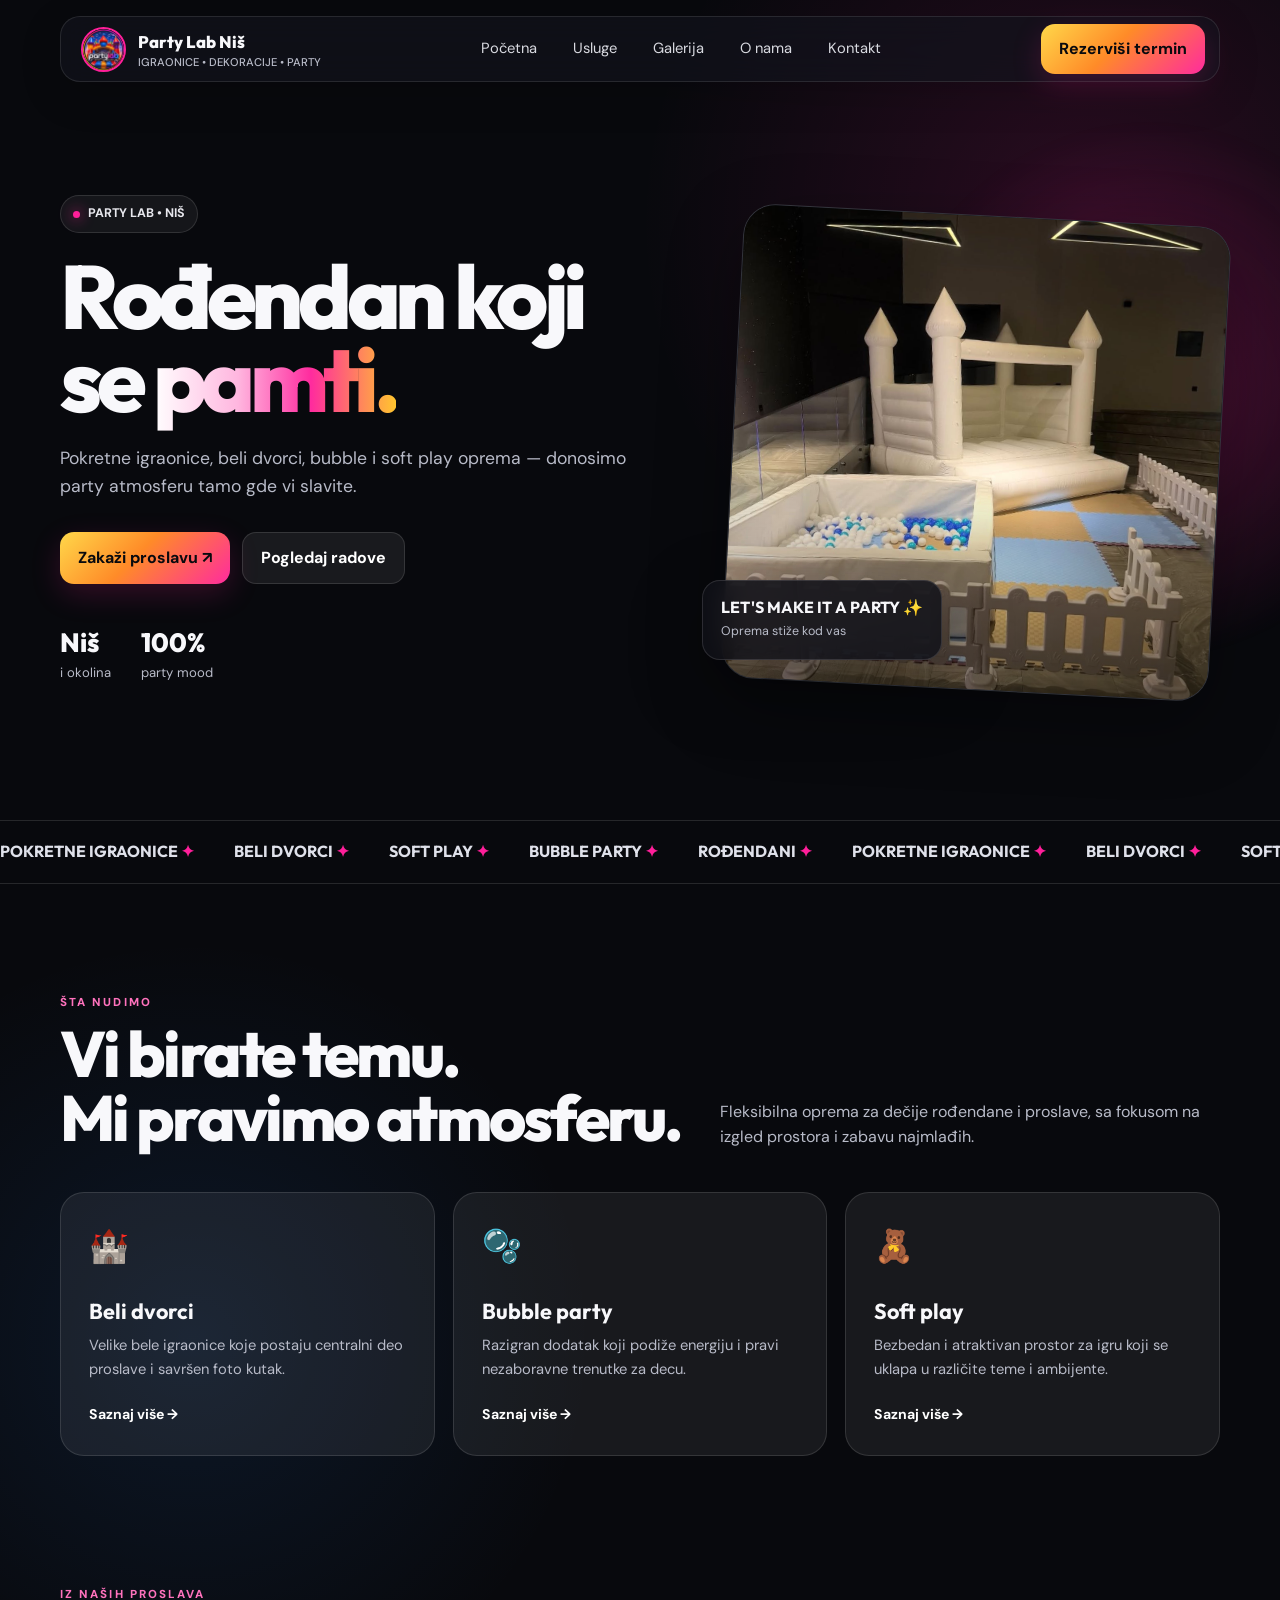
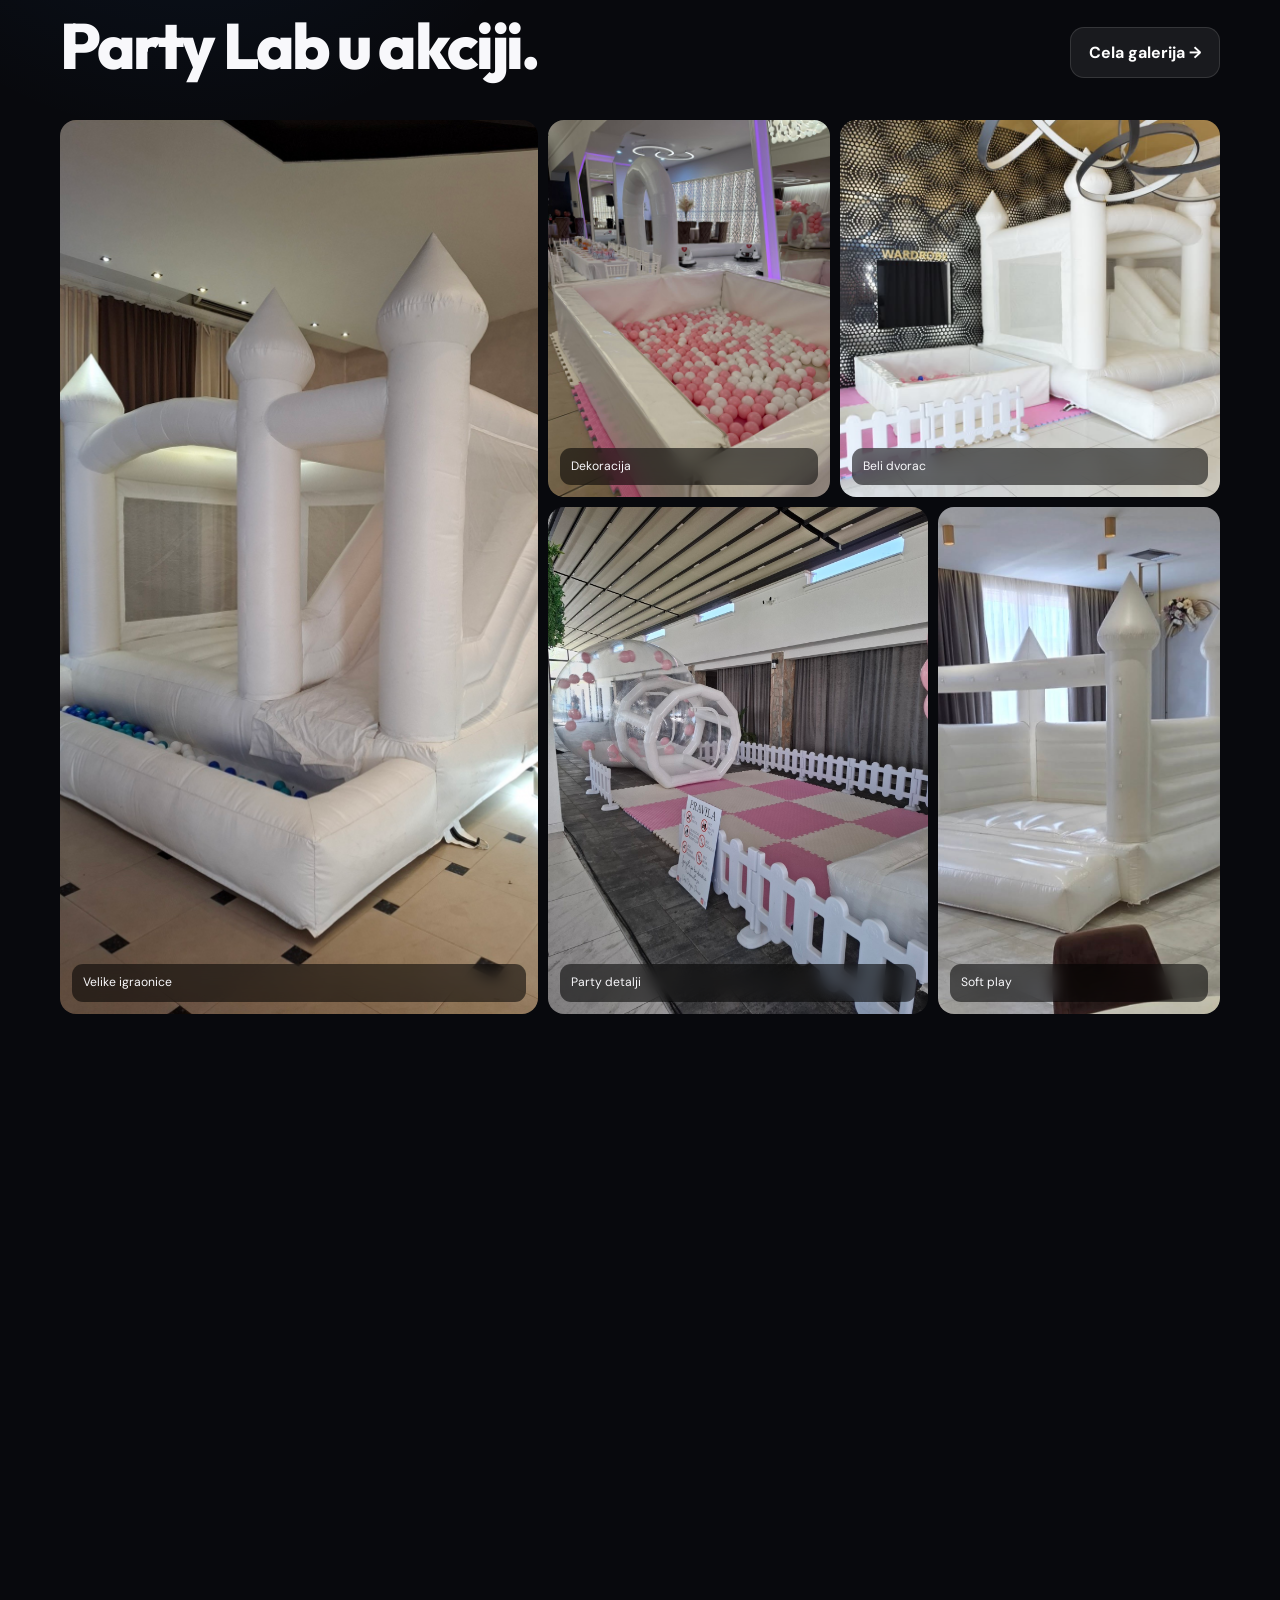
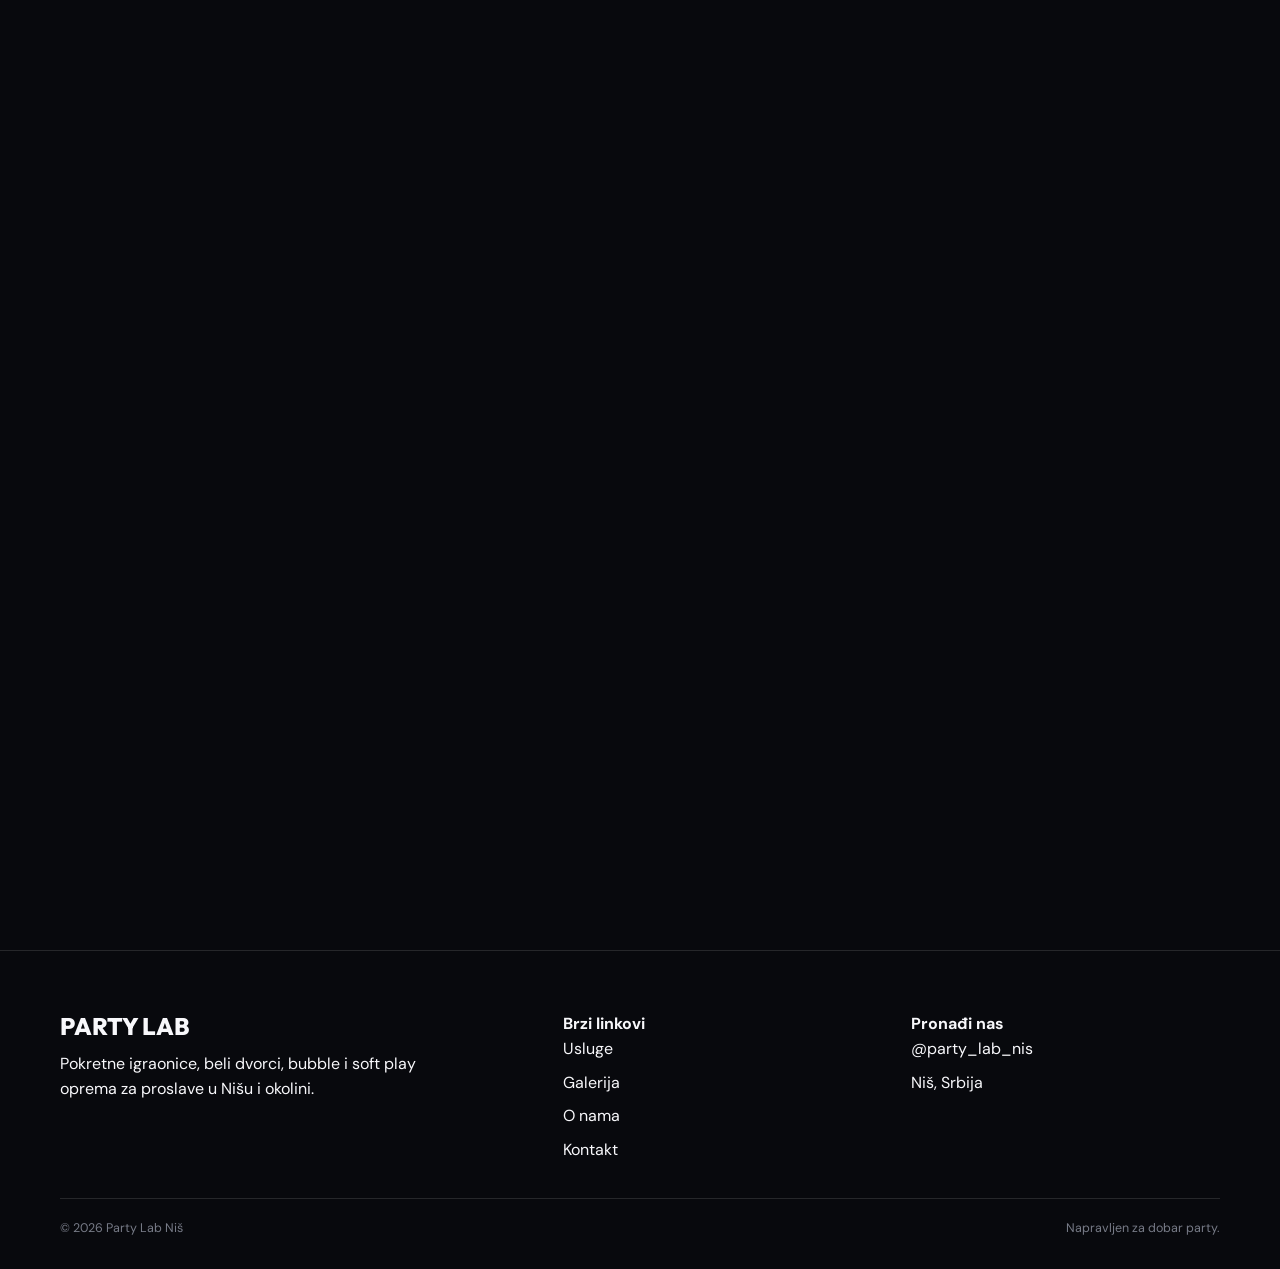
==== index.html @ 5051aa1c "Dodavanje sajta" ====
<!DOCTYPE html>
<html lang="sr">
<head>
  <meta charset="UTF-8">
  <meta name="viewport" content="width=device-width, initial-scale=1.0">
  <link rel="icon" type="image/png" href="assets/logo.jpg">
  <title>Početna | Party Lab Niš</title>
  <meta name="description" content="Party Lab Niš — pokretne igraonice, beli dvorci i soft play oprema.">
  <link rel="stylesheet" href="css/style.css">
</head>
<body>
<header class="site-header">
  <div class="container">
    <div class="nav">
      <a class="brand" href="index.html">
        <img src="assets/logo.jpg" alt="Party Lab logo">
        <div><span>Party Lab Niš</span><small>IGRAONICE • DEKORACIJE • PARTY</small></div>
      </a>
      <nav class="nav-links">
        <a href="index.html">Početna</a>
        <a href="usluge.html">Usluge</a>
        <a href="galerija.html">Galerija</a>
        <a href="o-nama.html">O nama</a>
        <a href="kontakt.html">Kontakt</a>
      </nav>
      <a class="nav-cta" href="kontakt.html">Rezerviši termin</a>
      <button class="menu-toggle" aria-label="Otvori meni">☰</button>
    </div>
  </div>
</header>
<div class="mobile-menu">
  <nav>
    <a href="index.html">Početna</a>
    <a href="usluge.html">Usluge</a>
    <a href="galerija.html">Galerija</a>
    <a href="o-nama.html">O nama</a>
    <a href="kontakt.html">Kontakt</a>
  </nav>
</div>

<main>
<section class="hero">
  <div class="container hero-grid">
    <div class="reveal">
      <div class="eyebrow"><i></i> PARTY LAB • NIŠ</div>
      <h1>Rođendan koji se <span>pamti.</span></h1>
      <p>Pokretne igraonice, beli dvorci, bubble i soft play oprema — donosimo party atmosferu tamo gde vi slavite.</p>
      <div class="hero-actions">
        <a class="btn" href="kontakt.html">Zakaži proslavu ↗</a>
        <a class="btn secondary" href="galerija.html">Pogledaj radove</a>
      </div>
      <div class="hero-stats">
        <div class="stat"><strong>Niš</strong><span>i okolina</span></div>
        <div class="stat"><strong>100%</strong><span>party mood</span></div>
      </div>
    </div>
    <div class="hero-visual reveal">
      <div class="hero-card"><img src="assets/gallery-13.jpg" alt="Party Lab igraonica"></div>
      <div class="hero-badge"><strong>LET'S MAKE IT A PARTY ✨</strong><span>Oprema stiže kod vas</span></div>
    </div>
  </div>
</section>

<div class="marquee">
  <div class="marquee-track">
    <span>POKRETNE IGRAONICE <b>✦</b></span>
    <span>BELI DVORCI <b>✦</b></span>
    <span>SOFT PLAY <b>✦</b></span>
    <span>BUBBLE PARTY <b>✦</b></span>
    <span>ROĐENDANI <b>✦</b></span>
    <span>POKRETNE IGRAONICE <b>✦</b></span>
    <span>BELI DVORCI <b>✦</b></span>
    <span>SOFT PLAY <b>✦</b></span>
  </div>
</div>

<section class="section">
  <div class="container">
    <div class="section-head reveal">
      <div><div class="kicker">Šta nudimo</div><h2>Vi birate temu.<br>Mi pravimo atmosferu.</h2></div>
      <p>Fleksibilna oprema za dečije rođendane i proslave, sa fokusom na izgled prostora i zabavu najmlađih.</p>
    </div>
    <div class="cards">
      <article class="card reveal"><div class="card-icon">🏰</div><h3>Beli dvorci</h3><p>Velike bele igraonice koje postaju centralni deo proslave i savršen foto kutak.</p><a href="usluge.html">Saznaj više →</a></article>
      <article class="card reveal"><div class="card-icon">🫧</div><h3>Bubble party</h3><p>Razigran dodatak koji podiže energiju i pravi nezaboravne trenutke za decu.</p><a href="usluge.html">Saznaj više →</a></article>
      <article class="card reveal"><div class="card-icon">🧸</div><h3>Soft play</h3><p>Bezbedan i atraktivan prostor za igru koji se uklapa u različite teme i ambijente.</p><a href="usluge.html">Saznaj više →</a></article>
    </div>
  </div>
</section>

<section class="section" style="padding-top:20px">
  <div class="container">
    <div class="section-head reveal">
      <div><div class="kicker">Iz naših proslava</div><h2>Party Lab u akciji.</h2></div>
      <a class="btn secondary" href="galerija.html">Cela galerija →</a>
    </div>
    <div class="gallery-preview">
      <div class="gallery-item reveal"><img src="assets/gallery-1.jpg" alt=""><div class="gallery-overlay">Velike igraonice</div></div>
      <div class="gallery-item reveal"><img src="assets/gallery-2.jpg" alt=""><div class="gallery-overlay">Dekoracija</div></div>
      <div class="gallery-item reveal"><img src="assets/gallery-4.jpg" alt=""><div class="gallery-overlay">Beli dvorac</div></div>
      <div class="gallery-item reveal"><img src="assets/gallery-5.jpg" alt=""><div class="gallery-overlay">Party detalji</div></div>
      <div class="gallery-item reveal"><img src="assets/gallery-8.jpg" alt=""><div class="gallery-overlay">Soft play</div></div>
    </div>
  </div>
</section>

<section class="section">
  <div class="container">
    <div class="about-grid">
      <div class="about-image reveal"><img src="assets/gallery-9.jpg" alt="Party Lab oprema"></div>
      <div class="about-copy reveal">
        <div class="kicker">Party Lab Niš</div>
        <h2>Od običnog prostora do pravog party-ja.</h2>
        <p>Naš cilj je jednostavan: da deca imaju prostor za igru, a roditelji proslavu koja izgleda odlično i ostaje u sećanju.</p>
        <div class="checks">
          <div class="check"><b>✓</b><span>Oprema dolazi na vašu lokaciju</span></div>
          <div class="check"><b>✓</b><span>Više opcija za različite tipove proslava</span></div>
          <div class="check"><b>✓</b><span>Moderan i fotogeničan izgled</span></div>
        </div>
      </div>
    </div>
  </div>
</section>

<section class="section">
  <div class="container">
    <div class="cta reveal">
      <div class="kicker">Spremni?</div>
      <h2>Hajde da sledeći rođendan napravimo posebnim.</h2>
      <p>Pošaljite nam datum i ideju za proslavu. Za najbrži dogovor možete nas kontaktirati direktno putem Instagrama.</p>
      <a class="btn" href="kontakt.html">Pošalji upit ↗</a>
    </div>
  </div>
</section>
</main>

<footer class="site-footer">
  <div class="container footer-grid">
    <div>
      <div class="footer-brand">PARTY LAB</div>
      <p style="margin-top:10px;max-width:390px">Pokretne igraonice, beli dvorci, bubble i soft play oprema za proslave u Nišu i okolini.</p>
    </div>
    <div>
      <h4>Brzi linkovi</h4>
      <div class="footer-links">
        <a href="usluge.html">Usluge</a>
        <a href="galerija.html">Galerija</a>
        <a href="o-nama.html">O nama</a>
        <a href="kontakt.html">Kontakt</a>
      </div>
    </div>
    <div>
      <h4>Pronađi nas</h4>
      <div class="footer-links">
        <a href="https://www.instagram.com/party_lab_nis/" target="_blank" rel="noopener">@party_lab_nis</a>
        <a href="kontakt.html">Niš, Srbija</a>
      </div>
    </div>
  </div>
  <div class="container footer-bottom">
    <span>© 2026 Party Lab Niš</span>
    <span>Napravljen za dobar party.</span>
  </div>
</footer>
<script src="js/main.js"></script>
</body>
</html>
---- css/style.css ----
@import url('https://fonts.googleapis.com/css2?family=DM+Sans:wght@400;500;600;700&family=Outfit:wght@500;600;700;800&display=swap');

:root{
  --bg:#08090d;
  --bg-soft:#10121a;
  --card:rgba(255,255,255,.065);
  --card-strong:rgba(255,255,255,.10);
  --text:#f8f8fb;
  --muted:#b8bbc8;
  --pink:#ff1f9a;
  --purple:#8b5cf6;
  --blue:#2f8cff;
  --yellow:#ffc52e;
  --line:rgba(255,255,255,.12);
  --shadow:0 24px 70px rgba(0,0,0,.34);
  --radius:24px;
}

*{box-sizing:border-box;margin:0;padding:0}
html{scroll-behavior:smooth}
body{
  background:
    radial-gradient(circle at 85% 5%, rgba(255,31,154,.14), transparent 28rem),
    radial-gradient(circle at 15% 30%, rgba(47,140,255,.11), transparent 25rem),
    var(--bg);
  color:var(--text);
  font-family:"DM Sans",sans-serif;
  line-height:1.6;
}
body.menu-open{overflow:hidden}
a{color:inherit;text-decoration:none}
img{display:block;max-width:100%}
button,input,textarea{font:inherit}
.container{width:min(1160px,calc(100% - 40px));margin:auto}

.site-header{
  position:fixed;z-index:1000;top:0;left:0;right:0;
  padding:16px 0;
  transition:.3s ease;
}
.site-header.scrolled{
  background:rgba(8,9,13,.78);
  backdrop-filter:blur(18px);
  border-bottom:1px solid var(--line);
}
.nav{
  height:66px;padding:0 14px 0 20px;
  display:flex;align-items:center;justify-content:space-between;
  border:1px solid rgba(255,255,255,.10);
  background:rgba(18,20,29,.68);
  backdrop-filter:blur(18px);
  border-radius:20px;
  box-shadow:0 12px 40px rgba(0,0,0,.18);
}
.brand{display:flex;align-items:center;gap:12px;font-family:Outfit,sans-serif;font-weight:800}
.brand img{width:45px;height:45px;border-radius:50%;object-fit:cover;border:2px solid var(--pink)}
.brand span{font-size:1.05rem}
.brand small{display:block;color:var(--muted);font:500 .7rem "DM Sans",sans-serif}
.nav-links{display:flex;gap:8px;align-items:center}
.nav-links a{
  padding:10px 14px;border-radius:12px;color:#d9dae1;font-size:.92rem;
  transition:.25s;
}
.nav-links a:hover,.nav-links a.active{background:rgba(255,255,255,.08);color:white}
.nav-cta,.btn{
  display:inline-flex;align-items:center;justify-content:center;gap:9px;
  border:0;border-radius:14px;padding:12px 18px;font-weight:700;cursor:pointer;
  color:#090a0e;background:linear-gradient(135deg,#ffd84a,#ff8b28 45%,#ff2b9e);
  box-shadow:0 10px 30px rgba(255,31,154,.18);
  transition:transform .2s,box-shadow .2s;
}
.nav-cta:hover,.btn:hover{transform:translateY(-2px);box-shadow:0 15px 38px rgba(255,31,154,.28)}
.menu-toggle{display:none;background:none;border:0;color:white;font-size:1.8rem;cursor:pointer}

.hero{
  min-height:820px;display:flex;align-items:center;position:relative;overflow:hidden;
  padding:150px 0 90px;
}
.hero:before{
  content:"";position:absolute;width:580px;height:580px;right:-160px;top:100px;
  background:radial-gradient(circle,rgba(255,31,154,.22),transparent 65%);
  filter:blur(8px);pointer-events:none;
}
.hero-grid{display:grid;grid-template-columns:1.05fr .95fr;gap:70px;align-items:center}
.eyebrow{
  display:inline-flex;gap:8px;align-items:center;padding:8px 12px;border:1px solid var(--line);
  background:rgba(255,255,255,.055);border-radius:999px;color:#e8e8ee;font-size:.78rem;font-weight:700;
}
.eyebrow i{width:7px;height:7px;border-radius:50%;background:var(--pink);box-shadow:0 0 14px var(--pink)}
.hero h1{
  margin-top:22px;font:800 clamp(3.2rem,7vw,6.5rem)/.92 Outfit,sans-serif;
  letter-spacing:-.06em;
}
.hero h1 span{
  background:linear-gradient(90deg,#fff 0%,#ffb6df 35%,#ff2b9e 65%,#ffc52e 100%);
  -webkit-background-clip:text;background-clip:text;color:transparent;
}
.hero p{margin-top:24px;color:var(--muted);max-width:620px;font-size:1.1rem}
.hero-actions{display:flex;gap:12px;flex-wrap:wrap;margin-top:32px}
.btn.secondary{
  background:rgba(255,255,255,.07);color:white;border:1px solid var(--line);box-shadow:none;
}
.hero-stats{display:flex;gap:30px;margin-top:42px}
.stat strong{display:block;font:800 1.65rem Outfit,sans-serif}
.stat span{color:var(--muted);font-size:.82rem}

.hero-visual{position:relative;min-height:500px}
.hero-card{
  position:absolute;inset:25px 0 0 30px;border-radius:32px;overflow:hidden;
  background:#11131b;border:1px solid rgba(255,255,255,.14);box-shadow:var(--shadow);
  transform:rotate(3deg);
}
.hero-card img{width:100%;height:100%;object-fit:cover}
.hero-card:after{content:"";position:absolute;inset:0;background:linear-gradient(180deg,transparent 55%,rgba(0,0,0,.45))}
.hero-badge{
  position:absolute;z-index:2;left:0;bottom:30px;background:rgba(15,16,23,.84);
  backdrop-filter:blur(15px);border:1px solid var(--line);padding:16px 18px;border-radius:18px;
  box-shadow:var(--shadow)
}
.hero-badge strong{display:block;font:700 1rem Outfit,sans-serif}
.hero-badge span{color:var(--muted);font-size:.78rem}

.section{padding:110px 0}
.section-head{display:flex;justify-content:space-between;align-items:end;gap:30px;margin-bottom:42px}
.section-head h2{font:800 clamp(2.2rem,5vw,4rem)/1 Outfit,sans-serif;letter-spacing:-.045em}
.section-head p{max-width:500px;color:var(--muted)}
.kicker{color:#ff72bd;text-transform:uppercase;letter-spacing:.18em;font-size:.72rem;font-weight:800;margin-bottom:10px}

.cards{display:grid;grid-template-columns:repeat(3,1fr);gap:18px}
.card{
  padding:28px;border:1px solid var(--line);background:var(--card);border-radius:var(--radius);
  transition:.3s;position:relative;overflow:hidden;
}
.card:hover{transform:translateY(-6px);background:var(--card-strong);border-color:rgba(255,255,255,.18)}
.card-icon{font-size:2rem;margin-bottom:25px}
.card h3{font:700 1.35rem Outfit,sans-serif;margin-bottom:9px}
.card p{color:var(--muted);font-size:.92rem}
.card a{display:inline-block;margin-top:22px;color:#fff;font-weight:700;font-size:.88rem}

.marquee{
  border-top:1px solid var(--line);border-bottom:1px solid var(--line);overflow:hidden;
  padding:18px 0;white-space:nowrap;
}
.marquee-track{display:inline-flex;gap:40px;animation:marquee 22s linear infinite}
.marquee span{font:700 1rem Outfit,sans-serif;color:#dfe1ea}
.marquee b{color:var(--pink)}
@keyframes marquee{to{transform:translateX(-50%)}}

.gallery-preview{display:grid;grid-template-columns:repeat(12,1fr);gap:10px}
.gallery-preview .gallery-item{position:relative;overflow:hidden;border-radius:16px;min-height:190px}
.gallery-item:nth-child(1){grid-column:span 5;grid-row:span 2}
.gallery-item:nth-child(2){grid-column:span 3}
.gallery-item:nth-child(3){grid-column:span 4}
.gallery-item:nth-child(4){grid-column:span 4}
.gallery-item:nth-child(5){grid-column:span 3}
.gallery-preview img{width:100%;height:100%;object-fit:cover;transition:.5s}
.gallery-item:hover img{transform:scale(1.07)}
.gallery-overlay{position:absolute;inset:auto 12px 12px 12px;padding:9px 11px;border-radius:11px;background:rgba(0,0,0,.55);backdrop-filter:blur(8px);font-size:.76rem}

.about-grid{display:grid;grid-template-columns:.9fr 1.1fr;gap:50px;align-items:center}
.about-image{border-radius:28px;overflow:hidden;border:1px solid var(--line);box-shadow:var(--shadow)}
.about-copy h2{font:800 clamp(2.4rem,5vw,4.5rem)/.98 Outfit,sans-serif;letter-spacing:-.05em}
.about-copy p{margin-top:20px;color:var(--muted)}
.checks{display:grid;gap:12px;margin-top:26px}
.check{display:flex;gap:11px;align-items:center}
.check b{width:24px;height:24px;border-radius:50%;display:grid;place-items:center;background:rgba(255,31,154,.15);color:#ff72bd;font-size:.8rem}

.cta{
  border:1px solid rgba(255,255,255,.14);border-radius:32px;padding:60px;
  background:
    radial-gradient(circle at 15% 20%,rgba(47,140,255,.24),transparent 25%),
    radial-gradient(circle at 85% 80%,rgba(255,31,154,.25),transparent 30%),
    rgba(255,255,255,.055);
}
.cta h2{font:800 clamp(2.3rem,5vw,4.5rem)/.95 Outfit,sans-serif;max-width:800px;letter-spacing:-.05em}
.cta p{color:var(--muted);max-width:650px;margin:20px 0 28px}

.page-hero{padding:170px 0 80px}
.page-hero h1{font:800 clamp(3rem,7vw,6rem)/.92 Outfit,sans-serif;letter-spacing:-.06em}
.page-hero p{max-width:650px;color:var(--muted);font-size:1.05rem;margin-top:22px}

.service-grid{display:grid;grid-template-columns:repeat(2,1fr);gap:18px}
.service-card{padding:34px;border:1px solid var(--line);background:var(--card);border-radius:24px}
.service-card h3{font:700 1.6rem Outfit,sans-serif}
.service-card p{color:var(--muted);margin-top:10px}
.service-card ul{list-style:none;margin-top:20px;display:grid;gap:9px;color:#ddd}
.service-card li:before{content:"✦";color:var(--pink);margin-right:9px}

.full-gallery{display:grid;grid-template-columns:repeat(3,1fr);gap:12px}
.full-gallery .gallery-item{height:360px;border-radius:18px;overflow:hidden;cursor:pointer}
.full-gallery img{width:100%;height:100%;object-fit:cover;transition:.45s}
.full-gallery .gallery-item:hover img{transform:scale(1.05)}

.filters{display:flex;gap:8px;flex-wrap:wrap;margin-bottom:24px}
.filter{border:1px solid var(--line);background:rgba(255,255,255,.05);color:#ddd;padding:9px 14px;border-radius:999px;cursor:pointer}
.filter.active{background:white;color:#090a0e}

.contact-grid{display:grid;grid-template-columns:1fr 1fr;gap:20px}
.contact-info,.contact-form{padding:30px;border:1px solid var(--line);background:var(--card);border-radius:24px}
.contact-info h3,.contact-form h3{font:700 1.5rem Outfit,sans-serif}
.contact-list{display:grid;gap:18px;margin-top:26px}
.contact-list div{padding-bottom:18px;border-bottom:1px solid var(--line)}
.contact-list span{display:block;color:var(--muted);font-size:.78rem;margin-bottom:4px}
.contact-list a{font-weight:700}
.form-grid{display:grid;grid-template-columns:1fr 1fr;gap:12px;margin-top:22px}
.field{display:grid;gap:7px}
.field.full{grid-column:1/-1}
.field label{font-size:.8rem;color:#c9cbd3}
.field input,.field textarea{
  width:100%;border:1px solid var(--line);background:rgba(0,0,0,.18);color:white;
  border-radius:13px;padding:13px 14px;outline:none;
}
.field textarea{min-height:150px;resize:vertical}
.field input:focus,.field textarea:focus{border-color:rgba(255,31,154,.6)}
.form-message{margin-top:12px;color:#ff8bca;font-size:.85rem;min-height:22px}

.site-footer{padding:60px 0 30px;border-top:1px solid var(--line);margin-top:80px}
.footer-grid{display:grid;grid-template-columns:1.5fr 1fr 1fr;gap:40px}
.footer-brand{font:800 1.5rem Outfit,sans-serif}
.footer p,.footer a{color:var(--muted);font-size:.9rem}
.footer h4{margin-bottom:13px}
.footer-links{display:grid;gap:8px}
.footer-bottom{border-top:1px solid var(--line);margin-top:35px;padding-top:20px;color:#777b87;font-size:.78rem;display:flex;justify-content:space-between;gap:15px}

.lightbox{position:fixed;inset:0;background:rgba(0,0,0,.9);z-index:2000;display:none;align-items:center;justify-content:center;padding:30px}
.lightbox.open{display:flex}
.lightbox img{max-height:88vh;max-width:min(100%,1100px);object-fit:contain;border-radius:14px}
.lightbox-close{position:absolute;right:24px;top:18px;background:none;border:0;color:white;font-size:2.3rem;cursor:pointer}

.reveal{opacity:0;transform:translateY(24px);transition:.7s ease}
.reveal.visible{opacity:1;transform:none}

@media(max-width:900px){
  .nav-links,.nav-cta{display:none}
  .menu-toggle{display:block}
  .hero{min-height:auto;padding-top:135px}
  .hero-grid,.about-grid,.contact-grid{grid-template-columns:1fr}
  .hero-visual{min-height:430px}
  .cards,.service-grid{grid-template-columns:1fr 1fr}
  .full-gallery{grid-template-columns:1fr 1fr}
  .footer-grid{grid-template-columns:1fr 1fr}
}
@media(max-width:620px){
  .container{width:min(100% - 28px,1160px)}
  .nav{height:60px}
  .brand img{width:40px;height:40px}
  .brand span{font-size:.94rem}
  .hero h1{font-size:3.25rem}
  .hero p{font-size:1rem}
  .hero-visual{min-height:330px}
  .hero-card{inset:15px 0 0 10px}
  .hero-badge{bottom:8px;left:0}
  .hero-stats{gap:18px}
  .section{padding:75px 0}
  .section-head{display:block}
  .section-head p{margin-top:15px}
  .cards,.service-grid,.full-gallery{grid-template-columns:1fr}
  .gallery-preview{display:grid;grid-template-columns:1fr 1fr}
  .gallery-preview .gallery-item{grid-column:auto!important;grid-row:auto!important;min-height:180px}
  .gallery-preview .gallery-item:first-child{grid-column:1/-1!important;min-height:280px}
  .cta{padding:34px 24px}
  .form-grid{grid-template-columns:1fr}
  .field.full{grid-column:auto}
  .footer-grid{grid-template-columns:1fr}
  .footer-bottom{display:block}
  .footer-bottom span{display:block;margin-top:7px}
}

.mobile-menu{
  position:fixed;inset:0;background:rgba(7,8,12,.97);z-index:900;
  display:flex;align-items:center;justify-content:center;opacity:0;pointer-events:none;transition:.3s
}
.mobile-menu.open{opacity:1;pointer-events:auto}
.mobile-menu nav{display:grid;text-align:center;gap:16px}
.mobile-menu a{font:700 2rem Outfit,sans-serif}
.mobile-menu a:hover{color:#ff5db3}
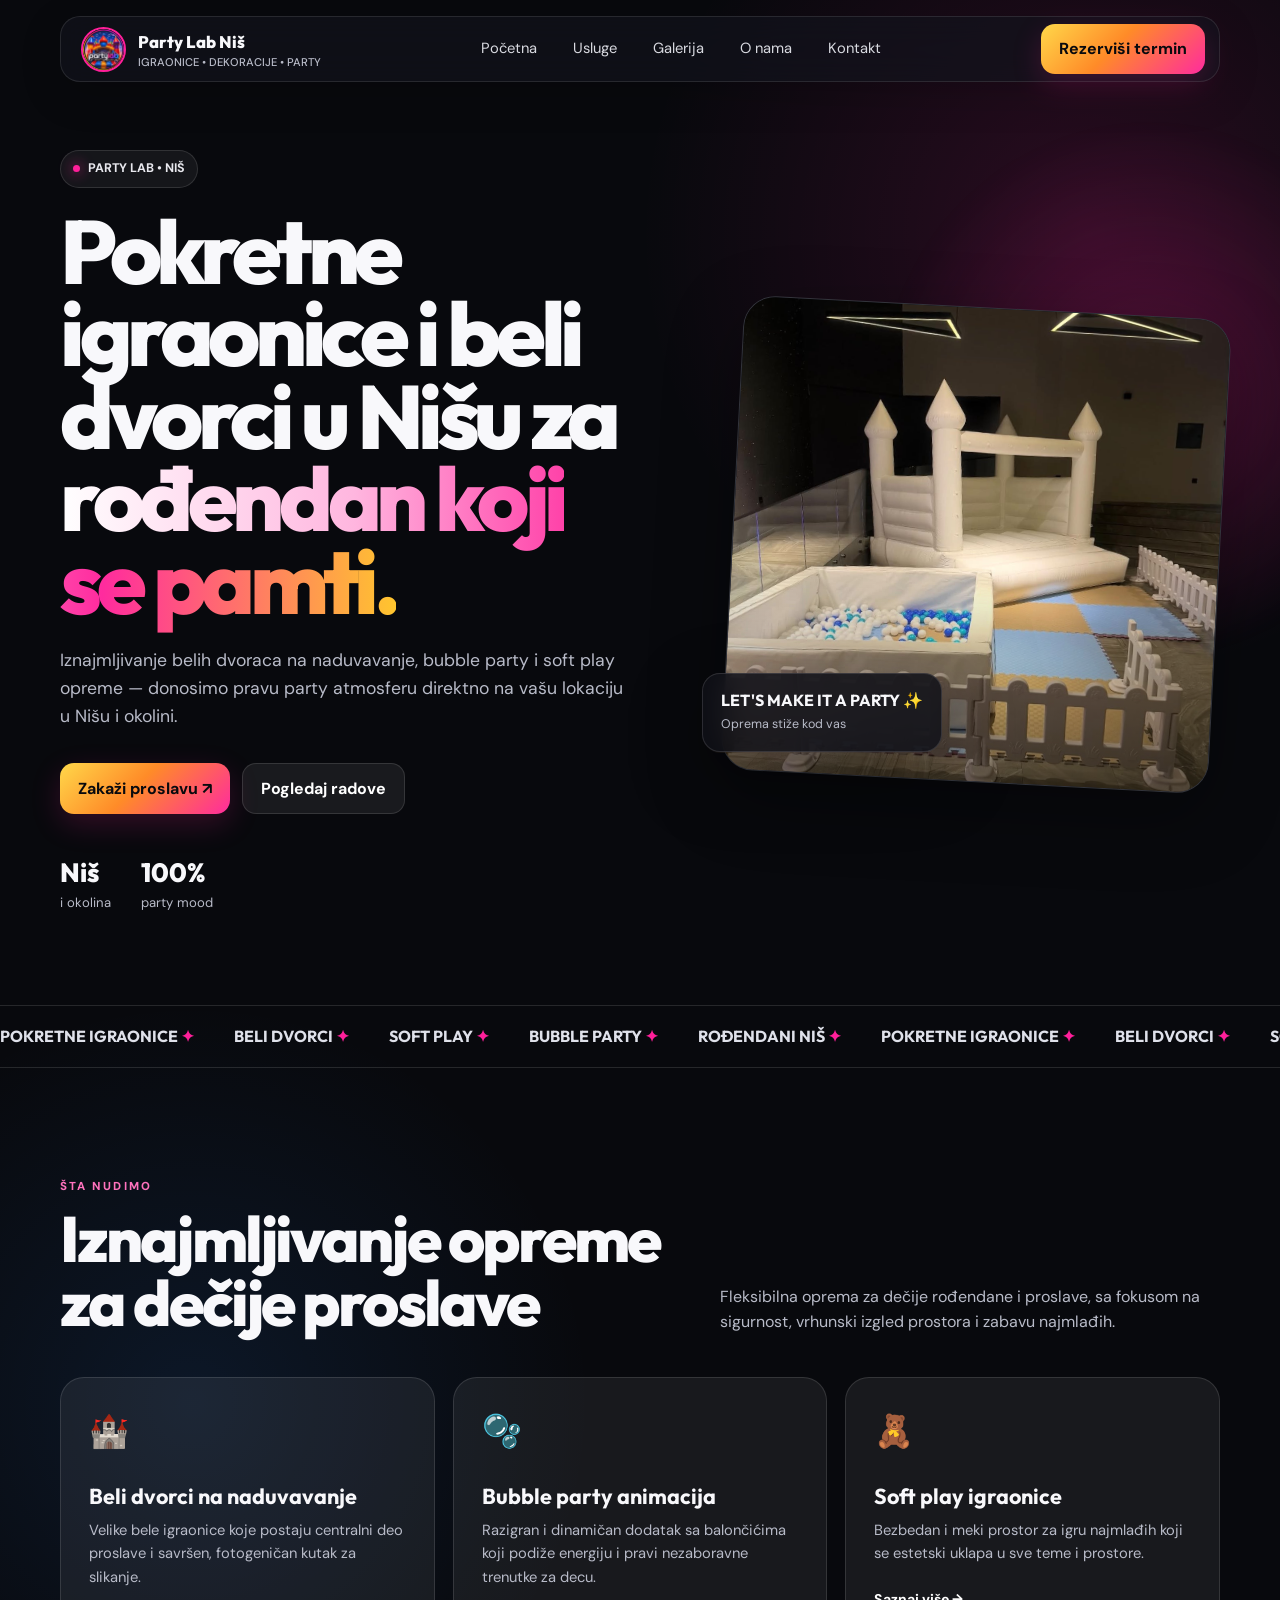
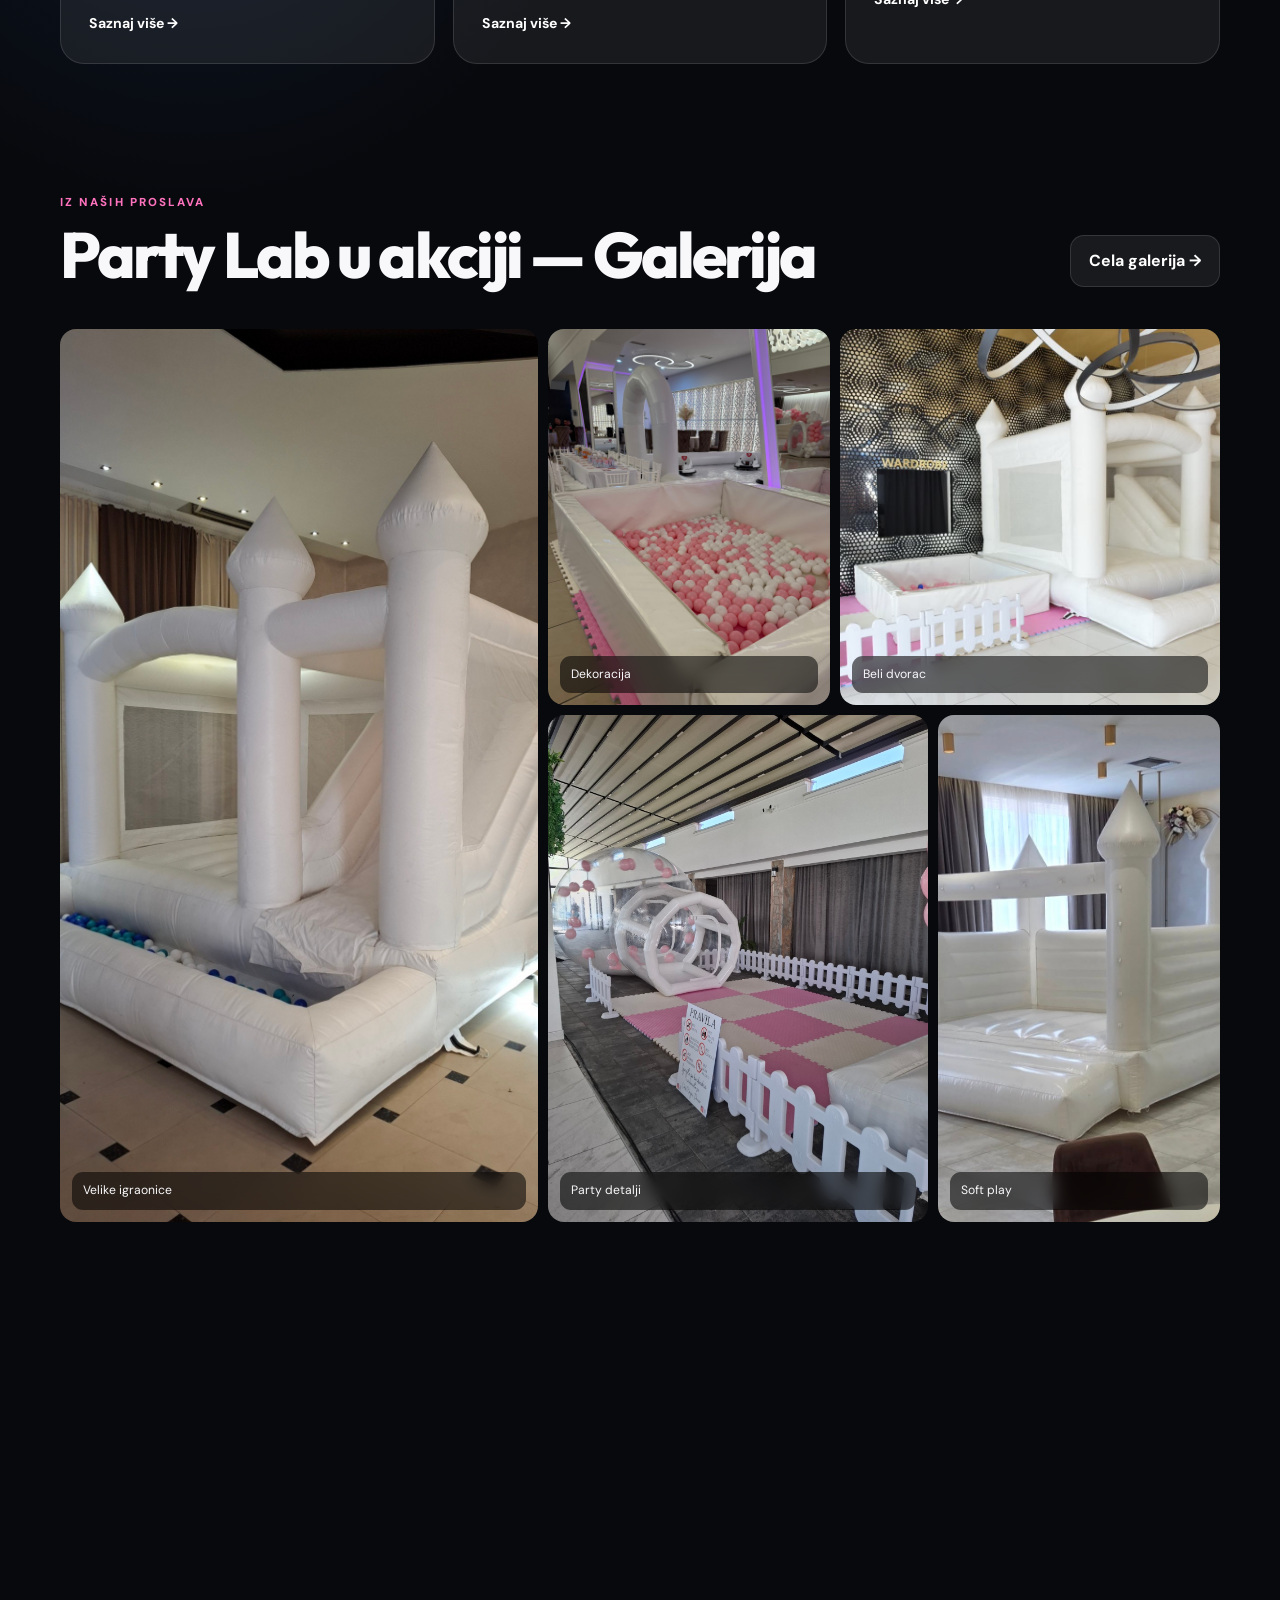
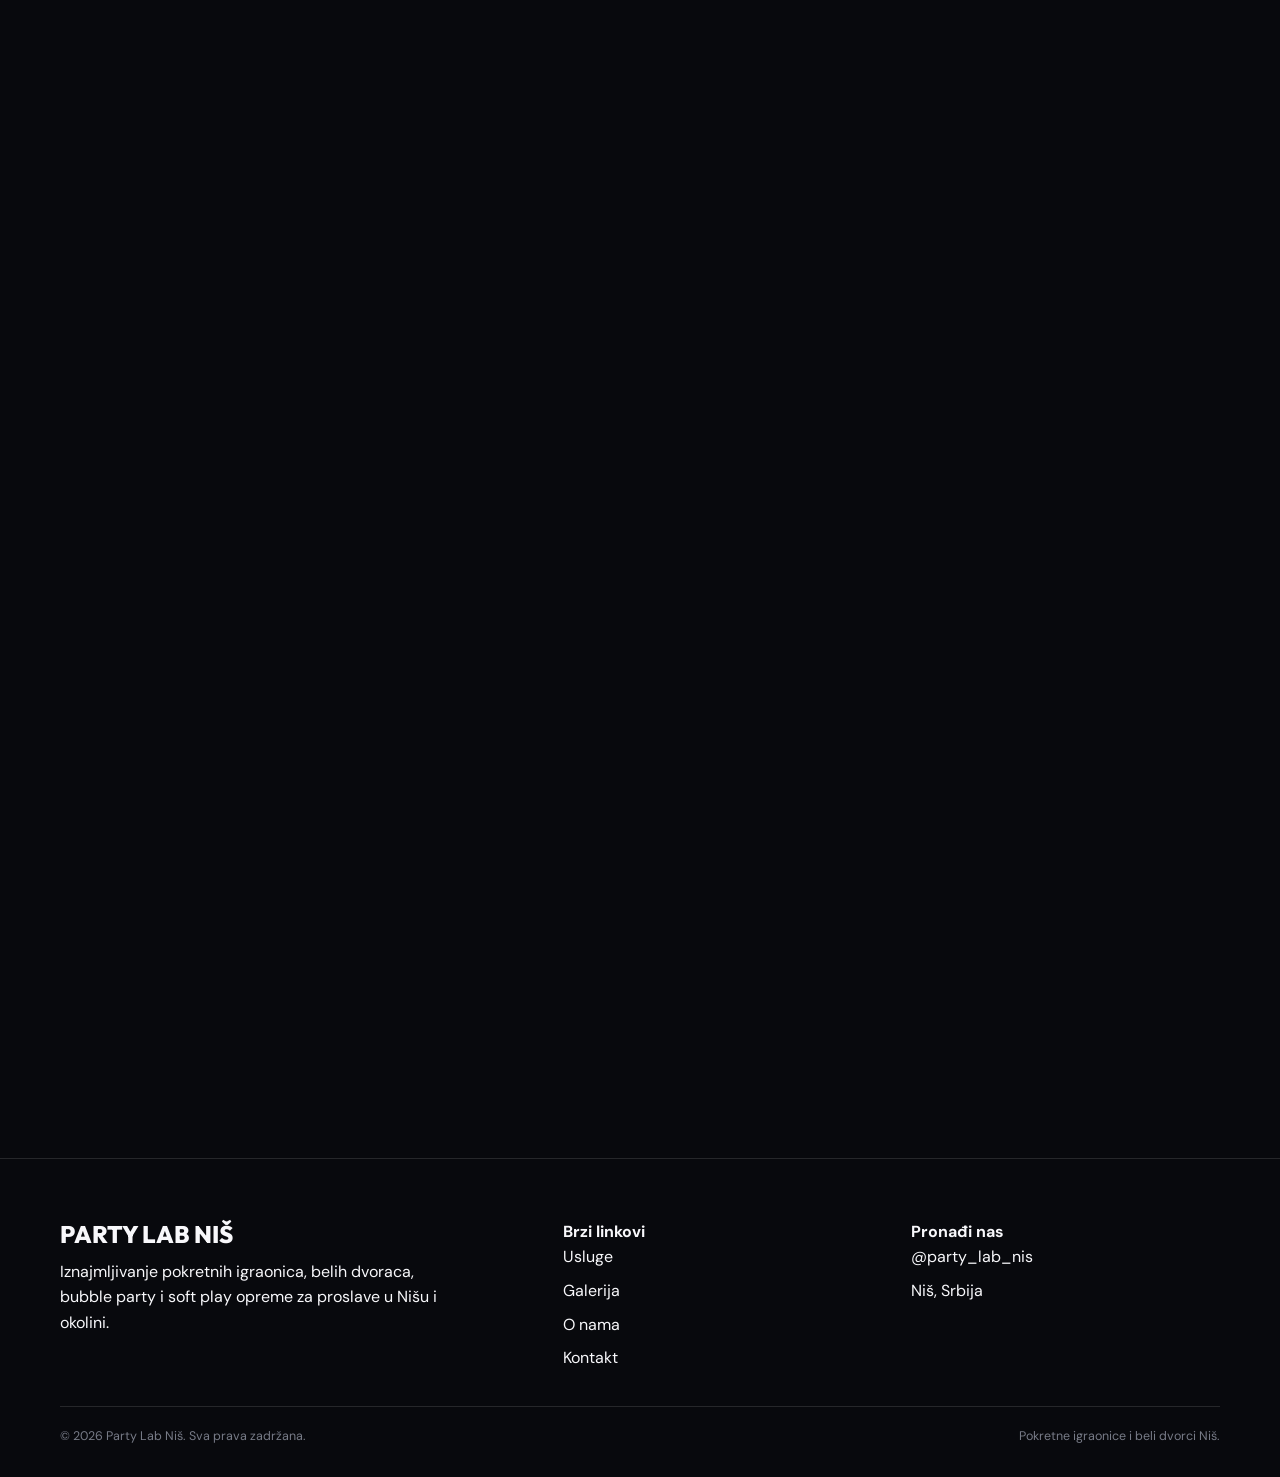
==== commit b6db1240: "Sitemap and SEO" ====
--- a/index.html
+++ b/index.html
@@ -3,31 +3,117 @@
 <head>
   <meta charset="UTF-8">
   <meta name="viewport" content="width=device-width, initial-scale=1.0">
-  <link rel="icon" type="image/png" href="assets/logo.jpg">
-  <title>Početna | Party Lab Niš</title>
-  <meta name="description" content="Party Lab Niš — pokretne igraonice, beli dvorci i soft play oprema.">
+  
+  <!-- Primarne SEO Meta Oznake -->
+  <title>Pokretne Igraonice Niš | Beli Dvorci & Soft Play | Party Lab</title>
+  <meta name="description" content="Iznajmljivanje pokretnih igraonica, belih dvoraca na naduvavanje, bubble party i soft play opreme za dečije rođendane u Nišu i okolini. Zakažite proslavu na vreme!">
+  <meta name="keywords" content="pokretne igraonice nis, iznajmljivanje dvoraca na naduvavanje nis, beli dvorac nis, soft play nis, dečiji rođendani nis, iznajmljivanje igraonica nis, party lab nis">
+  <meta name="robots" content="index, follow">
+  <link rel="canonical" href="https://partylabnis.rs/">
+  
+  <link rel="icon" type="image/jpeg" href="assets/logo.jpg">
   <link rel="stylesheet" href="css/style.css">
+
+  <!-- Open Graph / Facebook / Viber / WhatsApp Meta Oznake -->
+  <meta property="og:locale" content="sr_RS">
+  <meta property="og:type" content="website">
+  <meta property="og:title" content="Pokretne Igraonice Niš | Beli Dvorci & Soft Play | Party Lab">
+  <meta property="og:description" content="Donosimo zabavu na vašu lokaciju! Beli dvorci na naduvavanje, soft play kutak i bubble party za najlepše dečije rođendane u Nišu.">
+  <meta property="og:url" content="https://partylabnis.rs/">
+  <meta property="og:site_name" content="Party Lab Niš">
+  <meta property="og:image" content="https://partylabnis.rs/assets/gallery-13.jpg">
+  <meta property="og:image:width" content="1200">
+  <meta property="og:image:height" content="630">
+  <meta property="og:image:alt" content="Party Lab pokretne igraonice i beli dvorci Niš">
+
+  <!-- Twitter Card Meta Oznake -->
+  <meta name="twitter:card" content="summary_large_image">
+  <meta name="twitter:title" content="Pokretne Igraonice Niš | Party Lab">
+  <meta name="twitter:description" content="Iznajmljivanje belih dvoraca, soft play opreme i pokretnih igraonica u Nišu.">
+  <meta name="twitter:image" content="https://partylabnis.rs/assets/gallery-13.jpg">
+
+  <!-- Schema.org Strukturirani Podaci (LocalBusiness / Party Equipment Rental) -->
+  <script type="application/ld+json">
+  {
+    "@context": "https://schema.org",
+    "@type": "LocalBusiness",
+    "name": "Party Lab Niš",
+    "image": "https://partylabnis.rs/assets/logo.jpg",
+    "url": "https://partylabnis.rs/",
+    "telephone": "",
+    "priceRange": "$$",
+    "description": "Iznajmljivanje pokretnih igraonica, belih dvoraca na naduvavanje, bubble party efekata i soft play opreme za dečije rođendane i proslave u Nišu i okolini.",
+    "address": {
+      "@type": "PostalAddress",
+      "addressLocality": "Niš",
+      "addressCountry": "RS"
+    },
+    "geo": {
+      "@type": "GeoCoordinates",
+      "latitude": 43.3209,
+      "longitude": 21.8958
+    },
+    "areaServed": [
+      {
+        "@type": "City",
+        "name": "Niš"
+      },
+      {
+        "@type": "AdministrativeArea",
+        "name": "Nišavski okrug"
+      }
+    ],
+    "sameAs": [
+      "https://www.instagram.com/party_lab_nis/"
+    ],
+    "makesOffer": [
+      {
+        "@type": "Offer",
+        "itemOffered": {
+          "@type": "Service",
+          "name": "Iznajmljivanje belih dvoraca na naduvavanje"
+        }
+      },
+      {
+        "@type": "Offer",
+        "itemOffered": {
+          "@type": "Service",
+          "name": "Pokretne igraonice za dečije rođendane"
+        }
+      },
+      {
+        "@type": "Offer",
+        "itemOffered": {
+          "@type": "Service",
+          "name": "Soft Play oprema za bebe i malu decu"
+        }
+      }
+    ]
+  }
+  </script>
 </head>
 <body>
+
 <header class="site-header">
   <div class="container">
     <div class="nav">
-      <a class="brand" href="index.html">
-        <img src="assets/logo.jpg" alt="Party Lab logo">
+      <a class="brand" href="index.html" title="Party Lab Niš - Početna">
+        <img src="assets/logo.jpg" alt="Party Lab Niš logo - iznajmljivanje pokretnih igraonica" width="50" height="50">
         <div><span>Party Lab Niš</span><small>IGRAONICE • DEKORACIJE • PARTY</small></div>
       </a>
       <nav class="nav-links">
-        <a href="index.html">Početna</a>
+        <a href="index.html" aria-current="page">Početna</a>
         <a href="usluge.html">Usluge</a>
         <a href="galerija.html">Galerija</a>
         <a href="o-nama.html">O nama</a>
         <a href="kontakt.html">Kontakt</a>
       </nav>
       <a class="nav-cta" href="kontakt.html">Rezerviši termin</a>
-      <button class="menu-toggle" aria-label="Otvori meni">☰</button>
+      <button class="menu-toggle" aria-label="Otvori navigacioni meni">☰</button>
     </div>
   </div>
 </header>
+
 <div class="mobile-menu">
   <nav>
     <a href="index.html">Početna</a>
@@ -43,8 +129,8 @@
   <div class="container hero-grid">
     <div class="reveal">
       <div class="eyebrow"><i></i> PARTY LAB • NIŠ</div>
-      <h1>Rođendan koji se <span>pamti.</span></h1>
-      <p>Pokretne igraonice, beli dvorci, bubble i soft play oprema — donosimo party atmosferu tamo gde vi slavite.</p>
+      <h1>Pokretne igraonice i beli dvorci u Nišu za <span>rođendan koji se pamti.</span></h1>
+      <p>Iznajmljivanje belih dvoraca na naduvavanje, bubble party i soft play opreme — donosimo pravu party atmosferu direktno na vašu lokaciju u Nišu i okolini.</p>
       <div class="hero-actions">
         <a class="btn" href="kontakt.html">Zakaži proslavu ↗</a>
         <a class="btn secondary" href="galerija.html">Pogledaj radove</a>
@@ -55,7 +141,9 @@
       </div>
     </div>
     <div class="hero-visual reveal">
-      <div class="hero-card"><img src="assets/gallery-13.jpg" alt="Party Lab igraonica"></div>
+      <div class="hero-card">
+        <img src="assets/gallery-13.jpg" alt="Beli dvorac na naduvavanje i dekoracija za dečiji rođendan Niš" width="600" height="400">
+      </div>
       <div class="hero-badge"><strong>LET'S MAKE IT A PARTY ✨</strong><span>Oprema stiže kod vas</span></div>
     </div>
   </div>
@@ -67,7 +155,7 @@
     <span>BELI DVORCI <b>✦</b></span>
     <span>SOFT PLAY <b>✦</b></span>
     <span>BUBBLE PARTY <b>✦</b></span>
-    <span>ROĐENDANI <b>✦</b></span>
+    <span>ROĐENDANI NIŠ <b>✦</b></span>
     <span>POKRETNE IGRAONICE <b>✦</b></span>
     <span>BELI DVORCI <b>✦</b></span>
     <span>SOFT PLAY <b>✦</b></span>
@@ -77,13 +165,31 @@
 <section class="section">
   <div class="container">
     <div class="section-head reveal">
-      <div><div class="kicker">Šta nudimo</div><h2>Vi birate temu.<br>Mi pravimo atmosferu.</h2></div>
-      <p>Fleksibilna oprema za dečije rođendane i proslave, sa fokusom na izgled prostora i zabavu najmlađih.</p>
+      <div>
+        <div class="kicker">Šta nudimo</div>
+        <h2>Iznajmljivanje opreme za dečije proslave</h2>
+      </div>
+      <p>Fleksibilna oprema za dečije rođendane i proslave, sa fokusom na sigurnost, vrhunski izgled prostora i zabavu najmlađih.</p>
     </div>
     <div class="cards">
-      <article class="card reveal"><div class="card-icon">🏰</div><h3>Beli dvorci</h3><p>Velike bele igraonice koje postaju centralni deo proslave i savršen foto kutak.</p><a href="usluge.html">Saznaj više →</a></article>
-      <article class="card reveal"><div class="card-icon">🫧</div><h3>Bubble party</h3><p>Razigran dodatak koji podiže energiju i pravi nezaboravne trenutke za decu.</p><a href="usluge.html">Saznaj više →</a></article>
-      <article class="card reveal"><div class="card-icon">🧸</div><h3>Soft play</h3><p>Bezbedan i atraktivan prostor za igru koji se uklapa u različite teme i ambijente.</p><a href="usluge.html">Saznaj više →</a></article>
+      <article class="card reveal">
+        <div class="card-icon">🏰</div>
+        <h3>Beli dvorci na naduvavanje</h3>
+        <p>Velike bele igraonice koje postaju centralni deo proslave i savršen, fotogeničan kutak za slikanje.</p>
+        <a href="usluge.html" title="Saznaj više o belim dvorcima">Saznaj više →</a>
+      </article>
+      <article class="card reveal">
+        <div class="card-icon">🫧</div>
+        <h3>Bubble party animacija</h3>
+        <p>Razigran i dinamičan dodatak sa balončićima koji podiže energiju i pravi nezaboravne trenutke za decu.</p>
+        <a href="usluge.html" title="Saznaj više o bubble party opremi">Saznaj više →</a>
+      </article>
+      <article class="card reveal">
+        <div class="card-icon">🧸</div>
+        <h3>Soft play igraonice</h3>
+        <p>Bezbedan i meki prostor za igru najmlađih koji se estetski uklapa u sve teme i prostore.</p>
+        <a href="usluge.html" title="Saznaj više o soft play opremi">Saznaj više →</a>
+      </article>
     </div>
   </div>
 </section>
@@ -91,15 +197,33 @@
 <section class="section" style="padding-top:20px">
   <div class="container">
     <div class="section-head reveal">
-      <div><div class="kicker">Iz naših proslava</div><h2>Party Lab u akciji.</h2></div>
+      <div>
+        <div class="kicker">Iz naših proslava</div>
+        <h2>Party Lab u akciji — Galerija</h2>
+      </div>
       <a class="btn secondary" href="galerija.html">Cela galerija →</a>
     </div>
     <div class="gallery-preview">
-      <div class="gallery-item reveal"><img src="assets/gallery-1.jpg" alt=""><div class="gallery-overlay">Velike igraonice</div></div>
-      <div class="gallery-item reveal"><img src="assets/gallery-2.jpg" alt=""><div class="gallery-overlay">Dekoracija</div></div>
-      <div class="gallery-item reveal"><img src="assets/gallery-4.jpg" alt=""><div class="gallery-overlay">Beli dvorac</div></div>
-      <div class="gallery-item reveal"><img src="assets/gallery-5.jpg" alt=""><div class="gallery-overlay">Party detalji</div></div>
-      <div class="gallery-item reveal"><img src="assets/gallery-8.jpg" alt=""><div class="gallery-overlay">Soft play</div></div>
+      <div class="gallery-item reveal">
+        <img src="assets/gallery-1.jpg" alt="Velika pokretna igraonica postavljena u dvorištu u Nišu" loading="lazy">
+        <div class="gallery-overlay">Velike igraonice</div>
+      </div>
+      <div class="gallery-item reveal">
+        <img src="assets/gallery-2.jpg" alt="Rođendanska dekoracija i soft play kutak" loading="lazy">
+        <div class="gallery-overlay">Dekoracija</div>
+      </div>
+      <div class="gallery-item reveal">
+        <img src="assets/gallery-4.jpg" alt="Beli dvorac na naduvavanje za dečije rođendane" loading="lazy">
+        <div class="gallery-overlay">Beli dvorac</div>
+      </div>
+      <div class="gallery-item reveal">
+        <img src="assets/gallery-5.jpg" alt="Detalji rođendanske dekoracije Party Lab Niš" loading="lazy">
+        <div class="gallery-overlay">Party detalji</div>
+      </div>
+      <div class="gallery-item reveal">
+        <img src="assets/gallery-8.jpg" alt="Soft play polygon za bebe i malu decu" loading="lazy">
+        <div class="gallery-overlay">Soft play</div>
+      </div>
     </div>
   </div>
 </section>
@@ -107,15 +231,17 @@
 <section class="section">
   <div class="container">
     <div class="about-grid">
-      <div class="about-image reveal"><img src="assets/gallery-9.jpg" alt="Party Lab oprema"></div>
+      <div class="about-image reveal">
+        <img src="assets/gallery-9.jpg" alt="Party Lab Niš - pokretna oprema za dečije rođendane" loading="lazy">
+      </div>
       <div class="about-copy reveal">
         <div class="kicker">Party Lab Niš</div>
-        <h2>Od običnog prostora do pravog party-ja.</h2>
-        <p>Naš cilj je jednostavan: da deca imaju prostor za igru, a roditelji proslavu koja izgleda odlično i ostaje u sećanju.</p>
+        <h2>Od običnog prostora do pravog party ambijenta</h2>
+        <p>Naš cilj je jednostavan: da deca imaju bezbedan prostor za igru, a roditelji estetski savršenu proslavu koja ostaje u najlepšem sećanju.</p>
         <div class="checks">
-          <div class="check"><b>✓</b><span>Oprema dolazi na vašu lokaciju</span></div>
-          <div class="check"><b>✓</b><span>Više opcija za različite tipove proslava</span></div>
-          <div class="check"><b>✓</b><span>Moderan i fotogeničan izgled</span></div>
+          <div class="check"><b>✓</b><span>Oprema dolazi na vašu lokaciju u Nišu i okolini</span></div>
+          <div class="check"><b>✓</b><span>Više opcija za različite uzraste i tipove proslava</span></div>
+          <div class="check"><b>✓</b><span>Moderan, čist i izuzetno fotogeničan izgled</span></div>
         </div>
       </div>
     </div>
@@ -125,9 +251,9 @@
 <section class="section">
   <div class="container">
     <div class="cta reveal">
-      <div class="kicker">Spremni?</div>
-      <h2>Hajde da sledeći rođendan napravimo posebnim.</h2>
-      <p>Pošaljite nam datum i ideju za proslavu. Za najbrži dogovor možete nas kontaktirati direktno putem Instagrama.</p>
+      <div class="kicker">Spremni za žurku?</div>
+      <h2>Hajde da sledeći rođendan napravimo posebnim!</h2>
+      <p>Pošaljite nam datum i željenu lokaciju u Nišu. Za najbrži dogovor kontaktirajte nas direktno putem Instagrama ili kontakt forme.</p>
       <a class="btn" href="kontakt.html">Pošalji upit ↗</a>
     </div>
   </div>
@@ -137,11 +263,11 @@
 <footer class="site-footer">
   <div class="container footer-grid">
     <div>
-      <div class="footer-brand">PARTY LAB</div>
-      <p style="margin-top:10px;max-width:390px">Pokretne igraonice, beli dvorci, bubble i soft play oprema za proslave u Nišu i okolini.</p>
+      <div class="footer-brand">PARTY LAB NIŠ</div>
+      <p style="margin-top:10px;max-width:390px">Iznajmljivanje pokretnih igraonica, belih dvoraca, bubble party i soft play opreme za proslave u Nišu i okolini.</p>
     </div>
     <div>
-      <h4>Brzi linkovi</h4>
+      <p class="footer-heading"><strong>Brzi linkovi</strong></p>
       <div class="footer-links">
         <a href="usluge.html">Usluge</a>
         <a href="galerija.html">Galerija</a>
@@ -150,7 +276,7 @@
       </div>
     </div>
     <div>
-      <h4>Pronađi nas</h4>
+      <p class="footer-heading"><strong>Pronađi nas</strong></p>
       <div class="footer-links">
         <a href="https://www.instagram.com/party_lab_nis/" target="_blank" rel="noopener">@party_lab_nis</a>
         <a href="kontakt.html">Niš, Srbija</a>
@@ -158,10 +284,11 @@
     </div>
   </div>
   <div class="container footer-bottom">
-    <span>© 2026 Party Lab Niš</span>
-    <span>Napravljen za dobar party.</span>
+    <span>© 2026 Party Lab Niš. Sva prava zadržana.</span>
+    <span>Pokretne igraonice i beli dvorci Niš.</span>
   </div>
 </footer>
+
 <script src="js/main.js"></script>
 </body>
-</html>
+</html>
